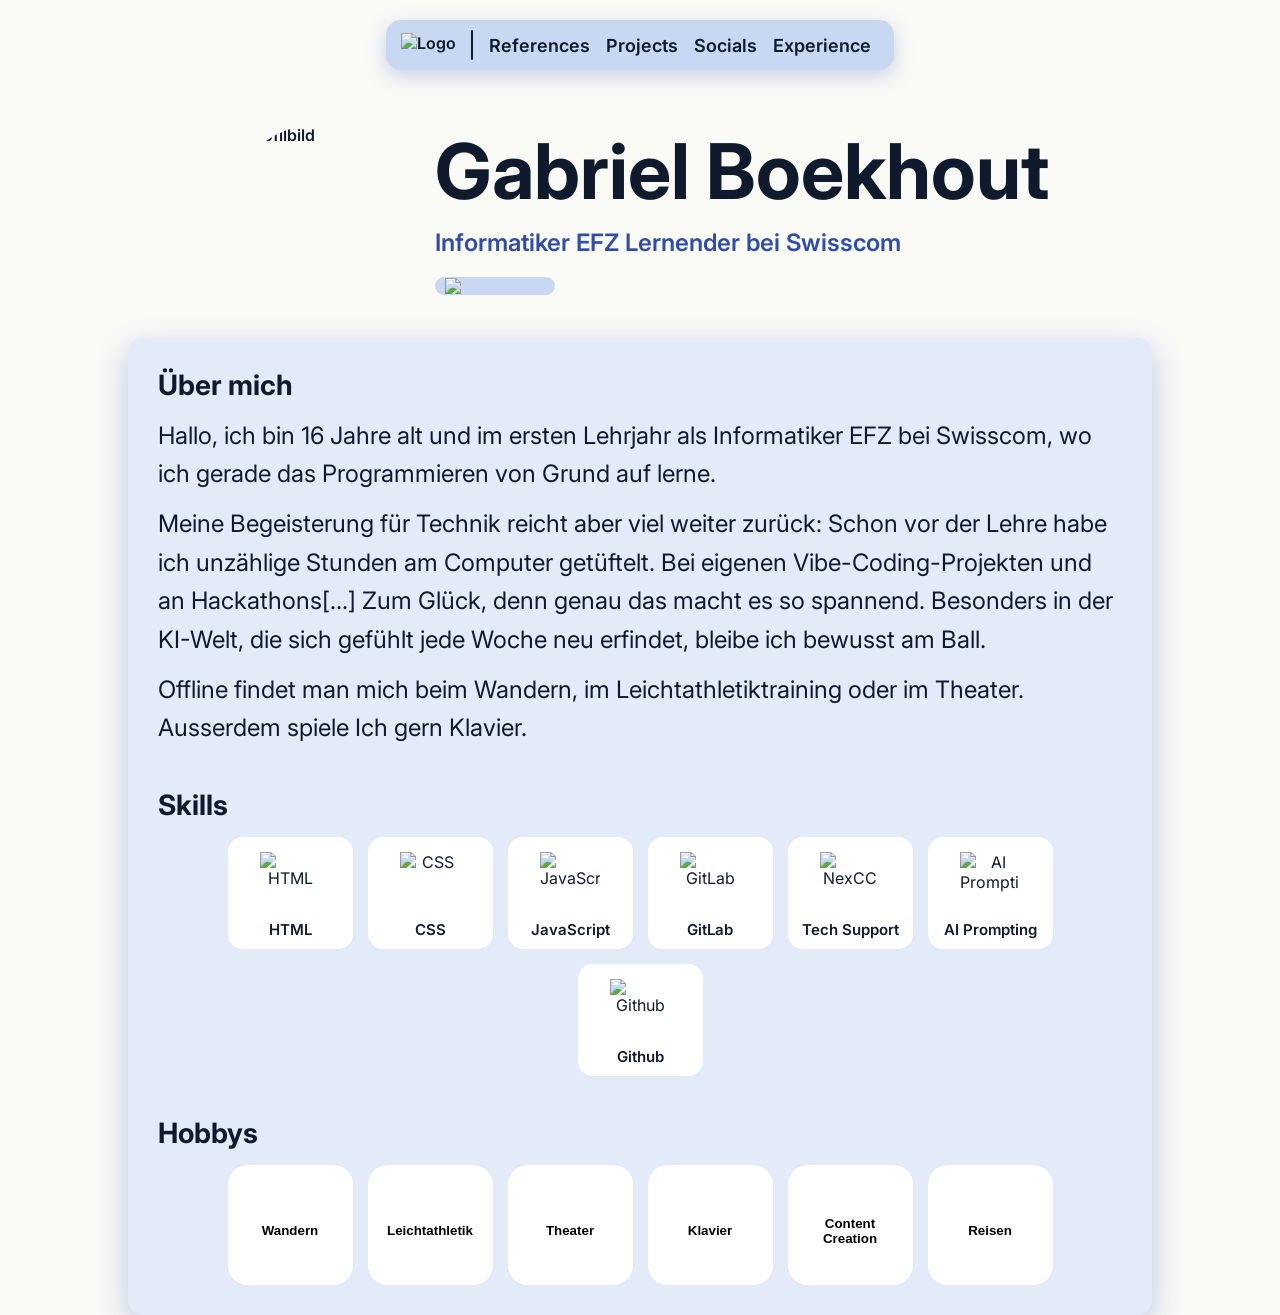
==== index.html @ 46fbedfd "Fix GitHub Pages pathing by adding root redirect and updating all HTML asset links to relative repo " ====
<!DOCTYPE html>
<html lang="en">
  <head>
    <meta charset="UTF-8" />
    <meta http-equiv="refresh" content="0; url=./html/main.html" />
    <title>Redirecting...</title>
  </head>
  <body></body>
</html>
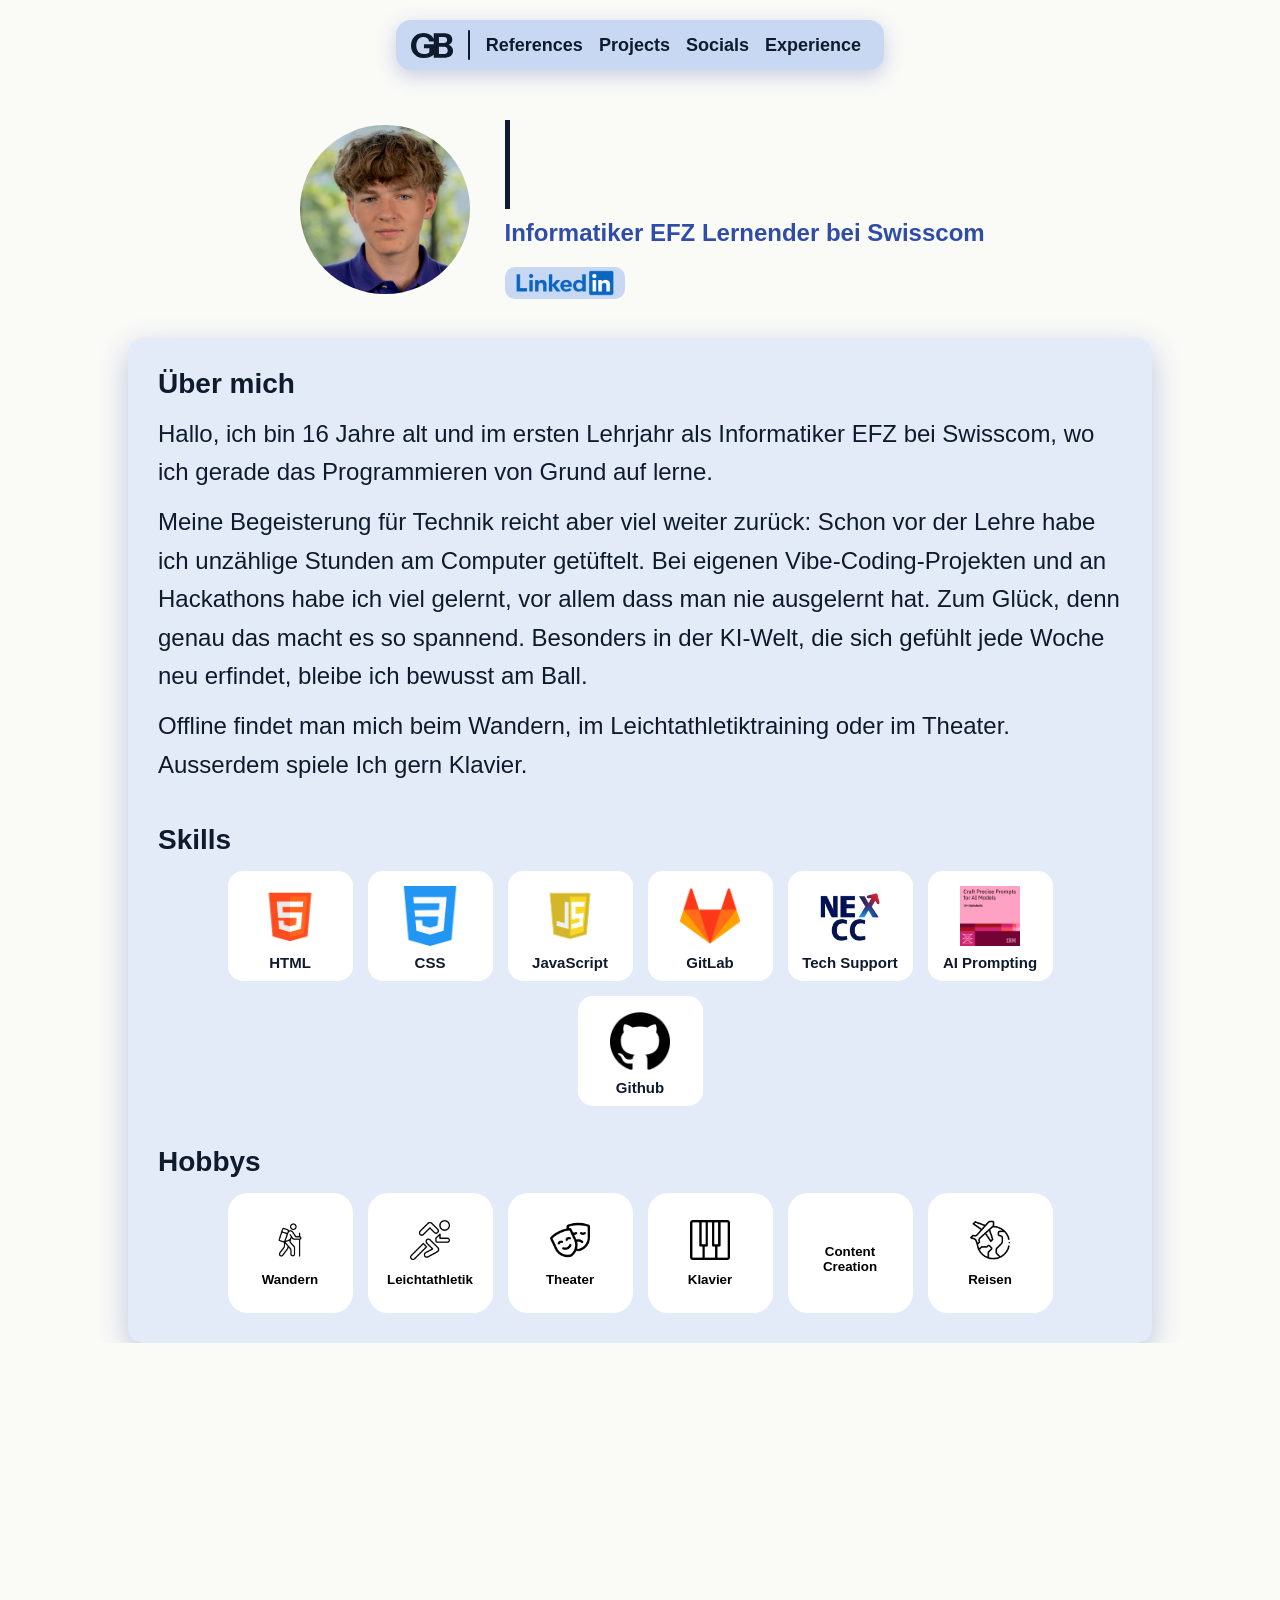
==== commit 3cc5325a: "Fix GitHub Pages image paths" ====
--- a/index.html
+++ b/index.html
@@ -1,9 +1,11 @@
 <!DOCTYPE html>
-<html lang="en">
+<html lang="de">
   <head>
-    <meta charset="UTF-8" />
-    <meta http-equiv="refresh" content="0; url=./html/main.html" />
-    <title>Redirecting...</title>
+    <meta charset="UTF-8">
+    <meta http-equiv="refresh" content="0; url=./html/main.html">
+    <title>Weiterleitung…</title>
   </head>
-  <body></body>
+  <body>
+    <p><a href="./html/main.html">Zur Website</a></p>
+  </body>
 </html>
